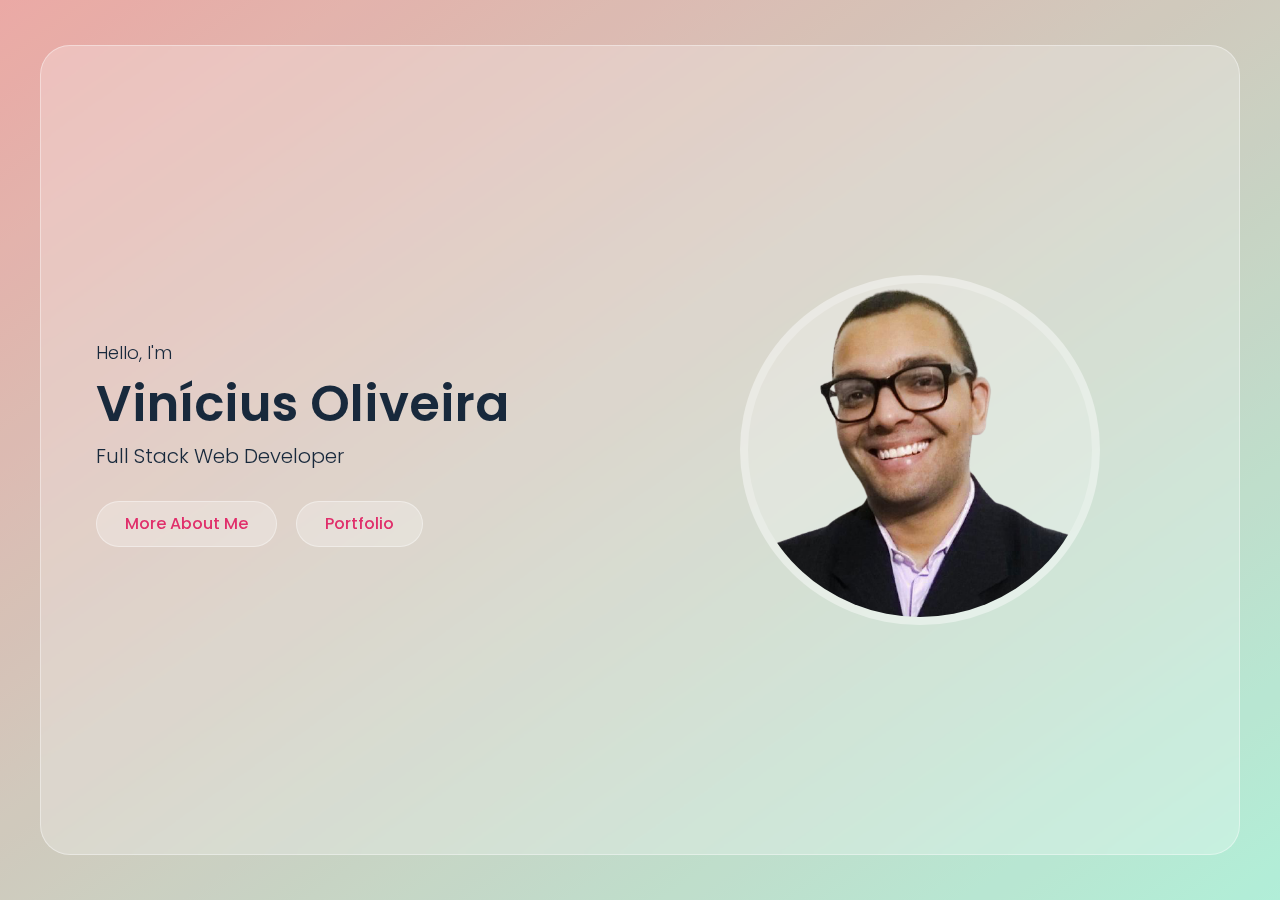
==== index.html @ d5eb7420 "Feat: Home Section" ====
<!DOCTYPE html>
<html lang="en">
<head>
  <meta charset="UTF-8">
  <meta http-equiv="X-UA-Compatible" content="IE=edge">
  <meta name="viewport" content="width=device-width, initial-scale=1.0">
  <link rel="stylesheet" href="css/style.css">
  <title>Vinnivso Glass - Portfolio Website</title>
</head>
<body>

  <!-- Main Start -->
  <div class="main">
    <!-- Home Section Start -->
    <section class="home-section align-items-center">
      <div class="container">
        <div class="row align-items-center">
          <div class="home-text">
            <p>Hello, I'm</p>
            <h1>Vinícius Oliveira</h1>
            <h2>Full Stack Web Developer</h2>
            <a href="" class="btn">More about me</a>
            <a href="" class="btn">Portfolio</a>
          </div>
          <div class="home-img">
            <div class="img-box">
              <img src="img/profile-img.png" alt="profile-img">
            </div>
          </div>
        </div>
      </div>
    </section>
    <!-- Home Section End -->
  </div>

  <!-- Main End -->


  <script src="js/script.js"></script>
</body>
</html>
---- css/style.css ----
/* ------------------
  Fonts
--------------------- */
@import url('https://fonts.googleapis.com/css2?family=Poppins:wght@400;500;600;700&display=swap');


/* ------------------
  Variables
--------------------- */
:root {
  --main-color: #e02f6b;
  --blue: #0000ff;
  --blue-dark: #18293c;
  --orange: #ffa500;
  --green-yellow: #cddc39;
  --pink-light: #efa2b4;
  --cyan-light: #aef1ee;
  --white: #ffffff;
  --white-alpha-40: rgba(255, 255, 255, 0.40);
  --white-alpha-25: rgba(255, 255, 255, 0.25);
  --backdrop-filter-blur: blur(5px);
}


/* ------------------
  Global Settings
--------------------- */
*{
  box-sizing: border-box;
  padding: 0;
  margin: 0;
  outline: none;
}
::before,
::after {
  box-sizing: border-box;
}
body {
  min-height: 100vh;
  background-image: linear-gradient(to bottom right, var(--pink-light), var(--cyan-light));
  font-size: 16px;
  font-family: 'Poppins', sans-serif;
  font-weight: 300;
  color: var(--blue-dark);
  line-height: 1.5;
  overflow-x: hidden;
  -webkit-tap-highlight-color: transparent;
  padding: 5vh 15px;
}
body::before {
  content: "";
  position: fixed;
  left: 0;
  top: 0;
  height: 100%;
  width: 100%;
  background-color: var(--green-yellow);
  z-index: -1;
  opacity: .12;
}
a {
  text-decoration: none;
}
h1, h2 {
  font-weight: 600;
}
h3,h4,h5,h6 {
  font-weight: 500;
}
img {
  max-width: 100%;
  vertical-align: middle;
}
section {
  background-color: var(--white-alpha-25);
  border: 1px solid var(--white-alpha-40);
  min-height: 90vh;
  border-radius: 30px;
  backdrop-filter: var(--backdrop-filter-blur);

}
.main {
  max-width: 1200px;
  margin: auto;
}
.container {
  padding: 0 40px;
  width: 100%
}
.row {
  display: flex;
  flex-wrap: wrap;
}
.align-items-center {
  align-items: center;
}


/* ------------------
 Custom Scrollbar
--------------------- */
::-webkit-scrollbar {
  width: 5px;
}
::-webkit-scrollbar-track {
  background-color: var(--white);
}
::-webkit-scrollbar-thumb {
  background-color: var(--main-color);
}


/* ------------------
 Buttons
--------------------- */
.btn {
  line-height: 1.5;
  background-color: var(--white-alpha-25);
  border: 1px solid var(--white-alpha-40);
  padding: 10px 28px;
  display: inline-block;
  border-radius: 30px;
  color: var(--main-color);
  font-weight: 500;
  text-transform: capitalize;
  font-family: inherit;
  font-size: 16px;
  cursor: pointer;
  user-select: none;
  position: relative;
  overflow: hidden;
  vertical-align: middle;
  transition: color 0.3s ease;
}
.btn::before {
  content: "";
  position: absolute;
  left: 0;
  top: 0;
  height: 100%;
  width: 0%;
  background-color: var(--main-color);
  z-index: -1;
  transition: width 0.3s ease;
}
.btn:hover::before {
  width: 100%;
}
.btn:hover {
  color: var(--white);
}


/* ------------------
 Home Section
--------------------- */
.home-section {
  display: flex;
  padding: 120px 0;
}
.home-text,
.home-img {
  width: 50%;
  padding: 15px;
}
.home-text p {
  font-size: 18px;
}
.home-text h1 {
  font-size: 50px;
  text-transform: capitalize;
}
.home-text h2 {
  font-size: 20px;
  text-transform: capitalize;
  font-weight: 300;
  margin: 0 0 30px;
}
.home-text .btn {
  margin: 0 15px 15px 0;
}
.home-img .img-box {
  max-width: 360px;
  background-color: var(--white-alpha-25);
  border-radius: 50%;
  border: 8px solid var(--white-alpha-25);
  margin: auto;
}
.home-img .img-box img {
  width: 100%;
  border-radius: 50%;
}
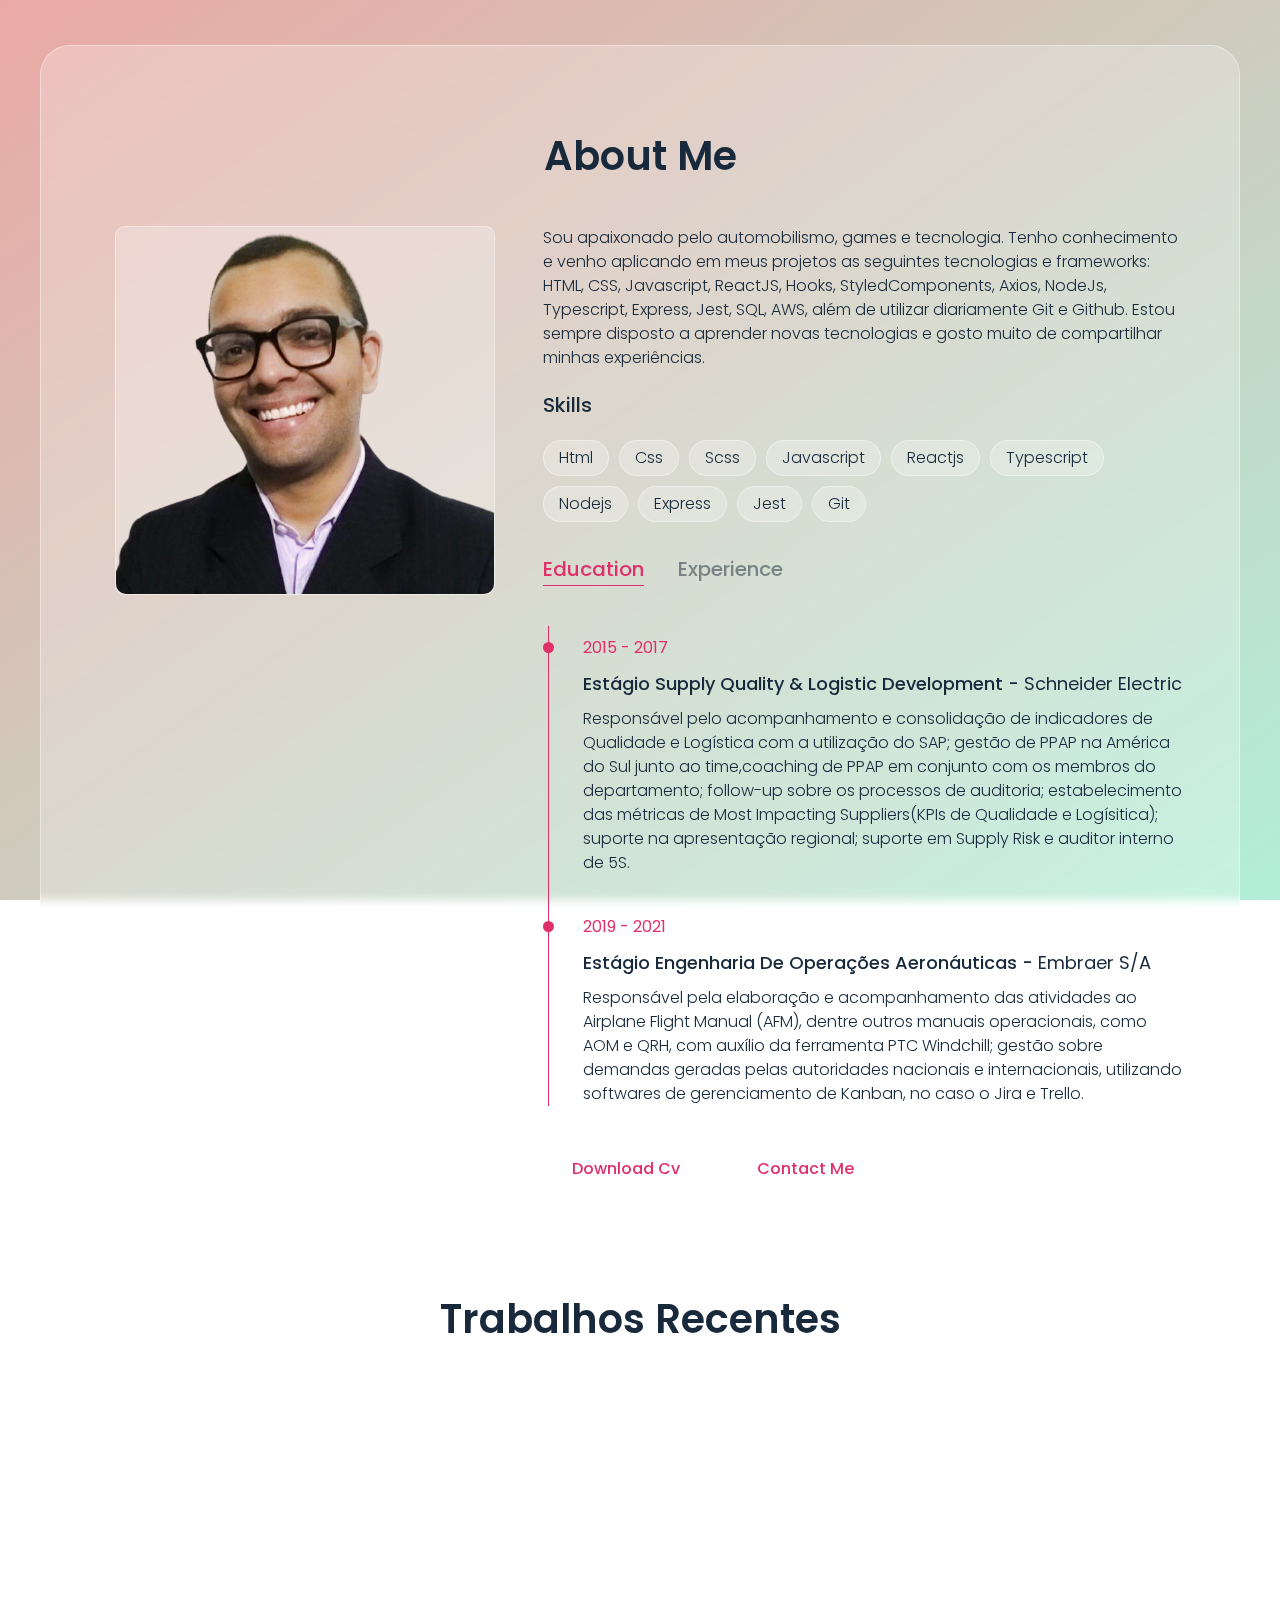
==== commit a6c760f9: "Feat: About Section" ====
--- a/index.html
+++ b/index.html
@@ -12,15 +12,15 @@
   <!-- Main Start -->
   <div class="main">
     <!-- Home Section Start -->
-    <section class="home-section align-items-center">
+    <section class="home-section align-items-center hidden">
       <div class="container">
         <div class="row align-items-center">
           <div class="home-text">
             <p>Hello, I'm</p>
             <h1>Vinícius Oliveira</h1>
             <h2>Full Stack Web Developer</h2>
-            <a href="" class="btn">More about me</a>
-            <a href="" class="btn">Portfolio</a>
+            <a href="#" class="btn">more about me</a>
+            <a href="#" class="btn">portfolio</a>
           </div>
           <div class="home-img">
             <div class="img-box">
@@ -31,8 +31,117 @@
       </div>
     </section>
     <!-- Home Section End -->
+
+
+    <!-- About Section Start -->
+    <section class="about-section sec-padding">
+      <div class="container">
+        <div class="row">
+          <div class="section-title">
+            <h2>about me</h2>
+          </div>
+        </div>
+        <div class="row">
+          <div class="about-img">
+            <div class="img-box">
+              <img src="img/about-img.png" alt="about-img">
+            </div>
+          </div>
+          <div class="about-text">
+            <p>
+              Sou apaixonado pelo automobilismo, games e tecnologia. Tenho conhecimento e venho aplicando em meus projetos as seguintes tecnologias e frameworks: HTML, CSS, Javascript, ReactJS, Hooks, StyledComponents, Axios, NodeJs, Typescript, Express, Jest, SQL, AWS, além de utilizar diariamente Git e Github.
+              Estou sempre disposto a aprender novas tecnologias e gosto muito de compartilhar minhas experiências.
+            </p>
+            <h3>skills</h3>
+            <div class="skills">
+              <div class="skill-item">html</div>
+              <div class="skill-item">css</div>
+              <div class="skill-item">scss</div>
+              <div class="skill-item">javascript</div>
+              <div class="skill-item">reactjs</div>
+              <div class="skill-item">typescript</div>
+              <div class="skill-item">nodejs</div>
+              <div class="skill-item">express</div>
+              <div class="skill-item">jest</div>
+              <div class="skill-item">git</div>
+            </div>
+
+            <div class="about-tabs">
+              <button type="button" class="tab-item active" data-target="#education">education</button>
+              <button type="button" class="tab-item" data-target="#experience">experience</button>
+            </div>
+
+            <!-- Education Start -->
+            <div class="tab-content" id="education">
+              <div class="timeline">
+                <div class="timeline-item">
+                  <span class="date">2012 - 2017</span>
+                  <h4>Bacharel de Engenharia Mecânica - <span>UMC</span></h4>
+                  <p>
+                    Formação que carrega um local especial na minhatrajetória. Durante a formação utilizamos diversas ferramentas da área, como: AutoCad, SolidWorks,Inventor, CATIA e meu preferido ANSYS. Descobri que adorava Física o que me levou para a formação posterior.
+                  </p>
+                </div>
+                <div class="timeline-item">
+                  <span class="date">2017 - 2021</span>
+                  <h4>Bacharel de Física e Engenharia Aeroespacial - <span>UFABC</span></h4>
+                  <p>
+                    Necessário para entender minha verdadeira vocação. Tive oportunidades de participar de grupos de pesquisas, como: Supernovas assimétricas e sistemas binários, utilizando muito Mathlab e SciDavis.
+                  </p>
+                </div>
+                <div class="timeline-item">
+                  <span class="date">2021 - 2021</span>
+                  <h4>Curso Web Full Stack - <span>Labenu</span></h4>
+                  <p>
+                    Possibilitando meu aprendizado com Javascript, React.js, CSS, SCSS, HTML, Jest, Node.js, Typescript, MySQL, AWS e Firebase, ferramentas essenciais no desenvolvimento Full stack. Tal maturação com as ferramentas é efetuada com a realização de inúmeros projetos.
+                  </p>
+                </div>
+              </div>
+            </div>
+            <!-- Education End -->
+
+            <!-- Experience Start -->
+            <div class="tab-content active" id="experience">
+              <div class="timeline">
+                <div class="timeline-item">
+                  <span class="date">2015 - 2017</span>
+                  <h4>Estágio Supply Quality & Logistic Development - <span>Schneider Electric</span></h4>
+                  <p>
+                    Responsável pelo acompanhamento e consolidação de indicadores de Qualidade e Logística com a utilização do SAP; gestão de PPAP na América do Sul junto ao time,coaching de PPAP em conjunto com os membros do departamento; follow-up sobre os processos de auditoria; estabelecimento das métricas de Most Impacting Suppliers(KPIs de Qualidade e Logísitica); suporte na apresentação regional; suporte em Supply Risk e auditor interno de 5S.
+                  </p>
+                </div>
+                <div class="timeline-item">
+                  <span class="date">2019 - 2021</span>
+                  <h4>Estágio Engenharia de Operações Aeronáuticas - <span>Embraer S/A</span></h4>
+                  <p>
+                    Responsável pela elaboração e acompanhamento das atividades ao Airplane Flight Manual (AFM), dentre outros manuais operacionais, como AOM e QRH, com auxílio da ferramenta PTC Windchill; gestão sobre demandas geradas pelas autoridades nacionais e internacionais, utilizando softwares de gerenciamento de Kanban, no caso o Jira e Trello.
+                  </p>
+                </div>
+              </div>
+            </div>
+            <!-- Experience End -->
+
+            <a href="" class="btn">download cv</a>
+            <a href="" class="btn">contact me</a>
+
+          </div>
+        </div>
+      </div>
+    </section>
+    <!-- About Section End -->
+
+    <!-- Portfolio Section Start -->
+    <section class="portfolio-section">
+      <div class="container">
+        <div class="row">
+          <div class="section-title">
+            <h2>trabalhos recentes</h2>
+          </div>
+        </div>
+      </div>
+    </section>
+    <!-- Portfolio Section End -->
+
   </div>
-
   <!-- Main End -->
 
 
--- a/css/style.css
+++ b/css/style.css
@@ -39,6 +39,7 @@
 body {
   min-height: 100vh;
   background-image: linear-gradient(to bottom right, var(--pink-light), var(--cyan-light));
+  background-attachment: fixed;
   font-size: 16px;
   font-family: 'Poppins', sans-serif;
   font-weight: 300;
@@ -95,6 +96,27 @@
 .align-items-center {
   align-items: center;
 }
+.hidden {
+  display: none !important;
+}
+.sec-padding {
+  padding: 80px 0;
+}
+
+
+/* ------------------
+ Section Title
+--------------------- */
+.section-title {
+  padding: 0 15px;
+  width: 100%;
+  text-align: center;
+  margin-bottom: 40px;
+}
+.section-title h2 {
+  font-size: 40px;
+  text-transform: capitalize;
+}
 
 
 /* ------------------
@@ -114,6 +136,10 @@
 /* ------------------
  Buttons
 --------------------- */
+button {
+  font-family: inherit;
+  user-select: none;
+}
 .btn {
   line-height: 1.5;
   background-color: var(--white-alpha-25);
@@ -190,4 +216,142 @@
 .home-img .img-box img {
   width: 100%;
   border-radius: 50%;
+}
+
+
+/* ------------------
+ About Section
+--------------------- */
+.about-img {
+  width: 40%;
+  padding: 0 15px;
+}
+.about-text {
+  width: 60%;
+  padding: 0 15px;
+}
+.about-img .img-box {
+  background-color: var(--white-alpha-25);
+  max-width: 380px;
+  border: 1px solid var(--white-alpha-40);
+  margin: auto;
+  border-radius: 10px;
+}
+.about-img .img-box img {
+  width: 100%;
+  border-radius: 10px;
+}
+.about-text h3 {
+  text-transform: capitalize;
+  font-size: 20px;
+  margin: 20px 0;
+}
+.about-text .skills {
+  display: flex;
+  flex-wrap: wrap;
+}
+.about-text .skill-item {
+  background-color: var(--white-alpha-25);
+  border: 1px solid var(--white-alpha-40);
+  padding: 5px 15px;
+  text-transform: capitalize;
+  margin: 0 10px 10px 0;
+  border-radius: 20px;
+}
+.about-tabs {
+  margin-top: 20px;
+}
+.about-tabs .tab-item {
+  padding: 2px 0;
+  background-color: transparent;
+  border: none;
+  text-transform: capitalize;
+  display: inline-block;
+  color: var(--blue-dark);
+  font-size: 20px;
+  cursor: pointer;
+  font-weight: 500;
+  margin: 0 30px 0 0;
+  position: relative;
+  opacity: 0.5;
+  transition: all 0.3s ease;
+}
+.about-tabs .tab-item:last-child {
+  margin: 0;
+}
+.about-tabs .tab-item::before {
+  content: "";
+  position: absolute;
+  left: 0;
+  bottom: 0;
+  width: 0%;
+  height: 1px;
+  background-color: var(--blue-dark);
+  transition: width 0.3s ease;
+}
+.about-tabs .tab-item:hover::before {
+  width: 100%;
+}
+.about-tabs .tab-item.active::before {
+  width: 100%;
+  background-color: var(--main-color);
+}
+.about-tabs .tab-item.active {
+  color: var(--main-color);
+  opacity: 1;
+  cursor: auto;
+}
+.about-text .timeline {
+  position: relative;
+}
+.about-text .timeline::before {
+  content: "";
+  position: absolute;
+  height: 100%;
+  width: 1px;
+  top: 0;
+  left: 5px;
+  background-color: var(--main-color);
+}
+.about-text .tab-content {
+  padding: 40px 0;
+  display: none;
+}
+.about-text .tab-content.active {
+  display: block;
+}
+.about-text .timeline-item {
+  margin-bottom: 30px;
+  position: relative;
+  padding: 10px 0 0 40px;
+}
+.about-text .timeline-item::before {
+  content: "";
+  position: absolute;
+  height: 11px;
+  width: 11px;
+  background-color: var(--main-color);
+  left: 0;
+  top: 16px;
+  border-radius: 50%;
+}
+.about-text .timeline-item:last-child {
+  margin-bottom: 0;
+}
+.about-text .timeline-item .date {
+  display: block;
+  color: var(--main-color);
+  font-weight: 400;
+  margin: 0 0 10px;
+}
+.about-text .timeline-item h4 {
+  font-size: 18px;
+  text-transform: capitalize;
+  margin: 0 0 10px;
+}
+.about-text .timeline-item h4 span {
+  font-weight: 400;
+}
+.about-text .btn {
+  margin: 0 15px 15px 0;
 }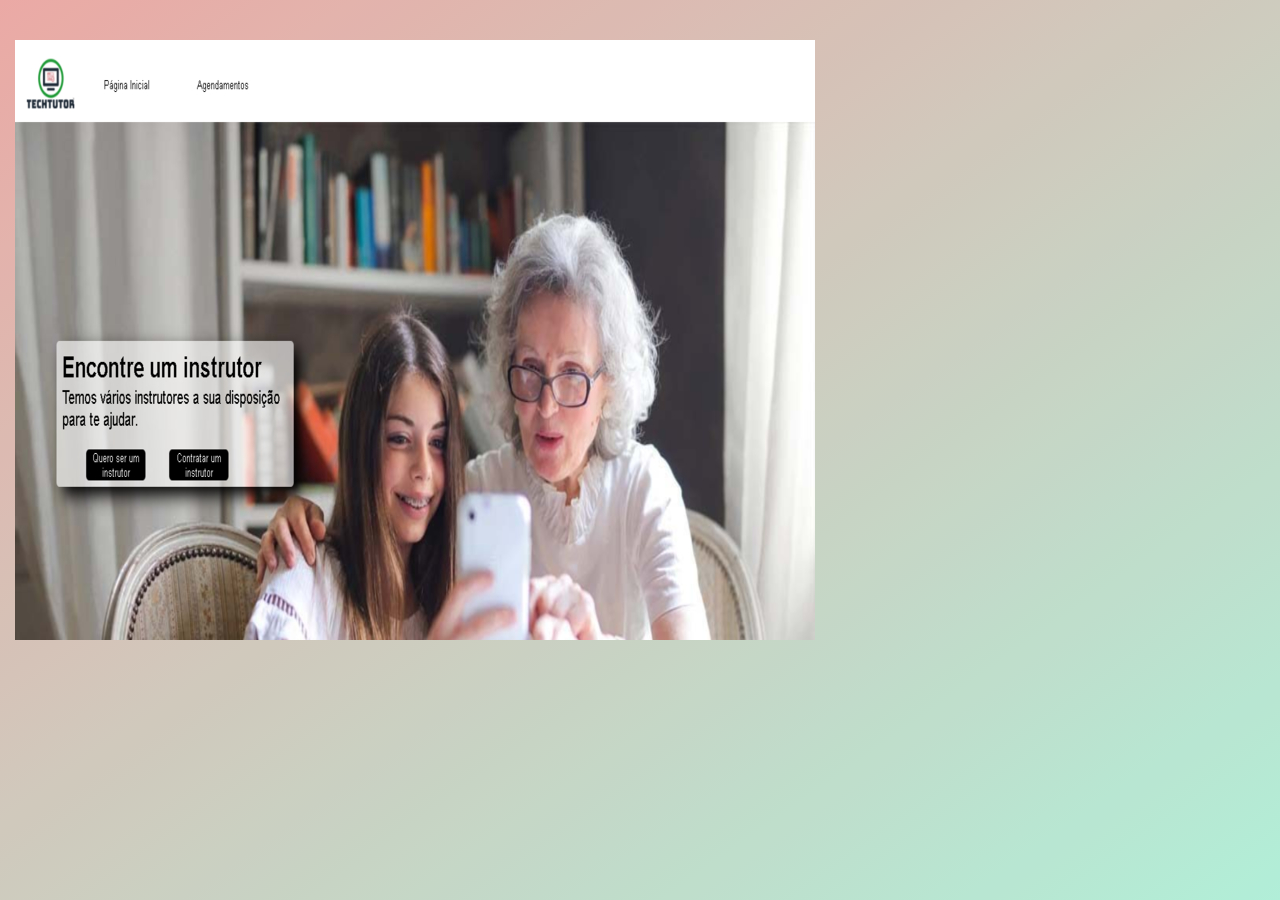
==== commit 7818d47a: "Feat: Portfolio Section 1/2" ====
--- a/index.html
+++ b/index.html
@@ -10,7 +10,7 @@
 <body>
 
   <!-- Main Start -->
-  <div class="main">
+  <div class="main hidden">
     <!-- Home Section Start -->
     <section class="home-section align-items-center hidden">
       <div class="container">
@@ -34,7 +34,7 @@
 
 
     <!-- About Section Start -->
-    <section class="about-section sec-padding">
+    <section class="about-section sec-padding hidden">
       <div class="container">
         <div class="row">
           <div class="section-title">
@@ -130,13 +130,175 @@
     <!-- About Section End -->
 
     <!-- Portfolio Section Start -->
-    <section class="portfolio-section">
+    <section class="portfolio-section sec-padding">
       <div class="container">
         <div class="row">
           <div class="section-title">
             <h2>trabalhos recentes</h2>
           </div>
         </div>
+        <div class="row">
+          <!-- Portfolio Item Start -->
+          <div class="portfolio-item">
+            <div class="portfolio-item-thumbnail">
+              <img src="img/portfolio/1.jpg" alt="portfolio-item-thumb">
+            </div>
+            <h3 class="portfolio-item-title">Rappi4 Website - Aplicação Desenvolvida no Curso Labenu</h3>
+            <button type="button" class="btn view-project-btn">ver projeto</button>
+            <div class="portfolio-item-details">
+              <div class="description">
+                <p>
+                  Projeto em grupo para fechamento do módulo de Frontend do curso de Desenvolvimento Full-stack da Labenu - turma Lovelace.
+                  LAYOUT: Rappi
+                </p>
+              </div>
+              <div class="general-info">
+                <ul>
+                  <li>Criado - <span>22 Set 2021</span></li>
+                  <li>Tecnologias utilizadas - <span>ReactJS, StyledComponents, Material-UI, Axios, React-router-dom</span></li>
+                  <li>Role - <span>Front End</span></li>
+                  <li>Veja aplicação online - <span><a href="http://rappi4-lovelace.surge.sh/login" target="_blank">http://rappi4-lovelace.surge.sh/login</a></span></li>
+                  <li>Github - <span><a href="https://github.com/future4code/lovelace-labe-food1-A" target="_blank">https://github.com/future4code/lovelace-labe-food1-A</a></span></li>
+                </ul>
+              </div>
+            </div>
+          </div>
+          <!-- Portfolio Item End -->
+
+          <!-- Portfolio Item Start -->
+          <div class="portfolio-item">
+            <div class="portfolio-item-thumbnail">
+              <img src="img/portfolio/2.jpg" alt="portfolio-item-thumb">
+            </div>
+            <h3 class="portfolio-item-title">Lovelace Pokedex</h3>
+            <button type="button" class="btn view-project-btn">ver projeto</button>
+            <div class="portfolio-item-details">
+              <div class="description">
+                <p>
+                  Home: o usuário é capaz de receber uma lista de pokemons vinda da APpossível armazenar Pokemons em sua Pokedex clicando em cada um.
+                  <br>
+                  Pokedex: o usuário pode ver os Pokemons que foram adicionados em sua Pokedex.
+                  <br>
+                  Detalhe do Pokemon: É possível ir para uma página de detalhes do Pokemoclicar no mesmo, estando tanto na Home quanto na Pokedex.
+                </p>
+              </div>
+              <div class="general-info">
+                <ul>
+                  <li>Criado - <span>30 Ago 2021</span></li>
+                  <li>Tecnologias utilizadas - <span>ReactJS, StyledComponents, Hooks, Axios, React-router-dom</span></li>
+                  <li>Role - <span>Front End</span></li>
+                  <li>Veja aplicação online - <span><a href="https://nostalgic-finger.surge.sh/" target="_blank">https://nostalgic-finger.surge.sh/</a></span></li>
+                  <li>Github - <span><a href="https://github.com/future4code/lovelace-pokedex7" target="_blank">https://github.com/future4code/lovelace-pokedex7</a></span></li>
+                </ul>
+              </div>
+            </div>
+          </div>
+          <!-- Portfolio Item End -->
+
+          <!-- Portfolio Item Start -->
+          <div class="portfolio-item">
+            <div class="portfolio-item-thumbnail">
+              <img src="img/portfolio/3.jpg" alt="portfolio-item-thumb">
+            </div>
+            <h3 class="portfolio-item-title">Techtutor</h3>
+            <button type="button" class="btn view-project-btn">ver projeto</button>
+            <div class="portfolio-item-details">
+              <div class="description">
+                <p>
+                  Aplicação web voltada para inclusão de tecnologia para pessoas que possuem pouco ou nenhum know-how de como utilizar as tecnologias de nosso cotidiano. Fazendo a ponte entre os voluntários que querem doar uma parte do seu tempo e pessoas que necessitam de ajuda.
+                </p>
+              </div>
+              <div class="general-info">
+                <ul>
+                  <li>Criado - <span>08 Ago 2021</span></li>
+                  <li>Tecnologias utilizadas - <span>ReactJS, StyledComponents, Classes, Material-UI, Axios, React-router-dom</span></li>
+                  <li>Role - <span>Front End</span></li>
+                  <li>Veja aplicação online - <span><a href="https://techtutor-app.surge.sh/" target="_blank">https://techtutor-app.surge.sh/</a></span></li>
+                  <li>Github - <span><a href="https://github.com/future4code/lovelace-labe-ninja3" target="_blank">https://github.com/future4code/lovelace-labe-ninja3</a></span></li>
+                </ul>
+              </div>
+            </div>
+          </div>
+          <!-- Portfolio Item End -->
+
+          <!-- Portfolio Item Start -->
+          <div class="portfolio-item">
+            <div class="portfolio-item-thumbnail">
+              <img src="img/portfolio/4.jpg" alt="portfolio-item-thumb">
+            </div>
+            <h3 class="portfolio-item-title">Cookenu</h3>
+            <button type="button" class="btn view-project-btn">ver projeto</button>
+            <div class="portfolio-item-details">
+              <div class="description">
+                <p>
+                  Repositório criado para treinar e praticar alguns fundamentos de React apresentados durante o curso da LABENU!
+                </p>
+              </div>
+              <div class="general-info">
+                <ul>
+                  <li>Criado - <span>01 Set 2021</span></li>
+                  <li>Tecnologias utilizadas - <span>ReactJS, StyledComponents, Material-UI, Axios, React-router-dom</span></li>
+                  <li>Role - <span>Front End</span></li>
+                  <li>Veja aplicação online - <span><a href="https://cookenu-reactjs.surge.sh" target="_blank">https://cookenu-reactjs.surge.sh</a></span></li>
+                  <li>Github - <span><a href="https://github.com/vinnivso/reactjs-cookenu" target="_blank">https://github.com/vinnivso/reactjs-cookenu</a></span></li>
+                </ul>
+              </div>
+            </div>
+          </div>
+          <!-- Portfolio Item End -->
+
+          <!-- Portfolio Item Start -->
+          <div class="portfolio-item">
+            <div class="portfolio-item-thumbnail">
+              <img src="img/portfolio/5.jpg" alt="portfolio-item-thumb">
+            </div>
+            <h3 class="portfolio-item-title">API - Estante Virtual</h3>
+            <button type="button" class="btn view-project-btn">ver projeto</button>
+            <div class="portfolio-item-details">
+              <div class="description">
+                <p>
+                  Aplicação criada para simular cadastro de competidores e competições olímpicas, sendo possível registrar competidores somente para competições que não foram finalizadas, além de demonstrar o ranking dos competidos por competição.
+                </p>
+              </div>
+              <div class="general-info">
+                <ul>
+                  <li>Criado - <span>06 Dez 2021</span></li>
+                  <li>Tecnologias utilizadas - <span>NodeJS, Typescript, Express, SQL, Nodemon, UUID</span></li>
+                  <li>Role - <span>Back End</span></li>
+                  <li>Veja documentação da aplicação - <span><a href="https://documenter.getpostman.com/view/16818323/UVR7LoJ9" target="_blank">https://documenter.getpostman.com/view/16818323/UVR7LoJ9</a></span></li>
+                  <li>Github - <span><a href="https://github.com/vinnivso/api-estantevirtual" target="_blank">https://github.com/vinnivso/api-estantevirtual</a></span></li>
+                </ul>
+              </div>
+            </div>
+          </div>
+          <!-- Portfolio Item End -->
+
+          <!-- Portfolio Item Start -->
+          <div class="portfolio-item">
+            <div class="portfolio-item-thumbnail">
+              <img src="img/portfolio/6.jpg" alt="portfolio-item-thumb">
+            </div>
+            <h3 class="portfolio-item-title">API - RedFox Tech</h3>
+            <button type="button" class="btn view-project-btn">ver projeto</button>
+            <div class="portfolio-item-details">
+              <div class="description">
+                <p>
+                Aplicação desenvolvida para importar dados do Pokemon Go e criar uma API usando NodeJS para que possamos consumir estes dados de maneira prática, rápida e automatizada.
+                </p>
+              </div>
+              <div class="general-info">
+                <ul>
+                  <li>Criado - <span>03 Dez 2021</span></li>
+                  <li>Tecnologias utilizadas - <span>NodeJS, Typescript, Express, SQL, Nodemon</span></li>
+                  <li>Role - <span>Back End</span></li>
+                  <li>Veja documentação da aplicação - <span><a href="https://documenter.getpostman.com/view/16818323/UVJigE3b" target="_blank">https://documenter.getpostman.com/view/16818323/UVJigE3b</a></span></li>
+                  <li>Github - <span><a href="https://github.com/vinnivso/api-redfoxtech" target="_blank">https://github.com/vinnivso/api-redfoxtech</a></span></li>
+                </ul>
+              </div>
+            </div>
+          </div>
+          <!-- Portfolio Item End -->
+        </div>
       </div>
     </section>
     <!-- Portfolio Section End -->
@@ -144,6 +306,21 @@
   </div>
   <!-- Main End -->
 
+  <!-- Portfolio Item Details Popup Start -->
+  <div class="portfolio-popup">
+    <div class="pp-inner">
+      <div class="pp-content">
+        <div class="pp-header">
+          <div class="pp-thumbnail">
+            <img src="img/portfolio/3.jpg" alt="pp-thumbnail">
+          </div>
+        </div>
+      </div>
+    </div>
+  </div>
+  <!-- Portfolio Item Details Popup End -->
+
+
 
   <script src="js/script.js"></script>
 </body>
--- a/css/style.css
+++ b/css/style.css
@@ -354,4 +354,50 @@
 }
 .about-text .btn {
   margin: 0 15px 15px 0;
+}
+
+/* ------------------
+ Portfolio Section
+--------------------- */
+.portfolio-section {
+  padding-bottom: 50px;
+}
+.portfolio-item {
+  width: calc((100% / 3) - 30px);
+  margin: 0 15px 30px;
+}
+.portfolio-item-thumbnail {
+  padding: 10px;
+  background-color: var(--white-alpha-25);
+  border: 1px solid var(--white-alpha-40);
+  border-radius: 10px;
+}
+.portfolio-item-thumbnail img {
+  width: 100%;
+  border-radius: 10px;
+}
+.portfolio-item h3 {
+  font-size: 20px;
+  text-transform: capitalize;
+  margin: 20px 0;
+}
+.portfolio-item-details {
+  display: none;
+}
+
+
+/* ------------------
+ Portfolio Popup
+--------------------- */
+.portfolio-popup {
+  position: fixed;
+  left: 0;
+  top: 0;
+  height: 100%;
+  width: 100%;
+  z-index: 200;
+}
+.pp-inner {
+  min-height: 100vh;
+  padding: 40px 15px;
 }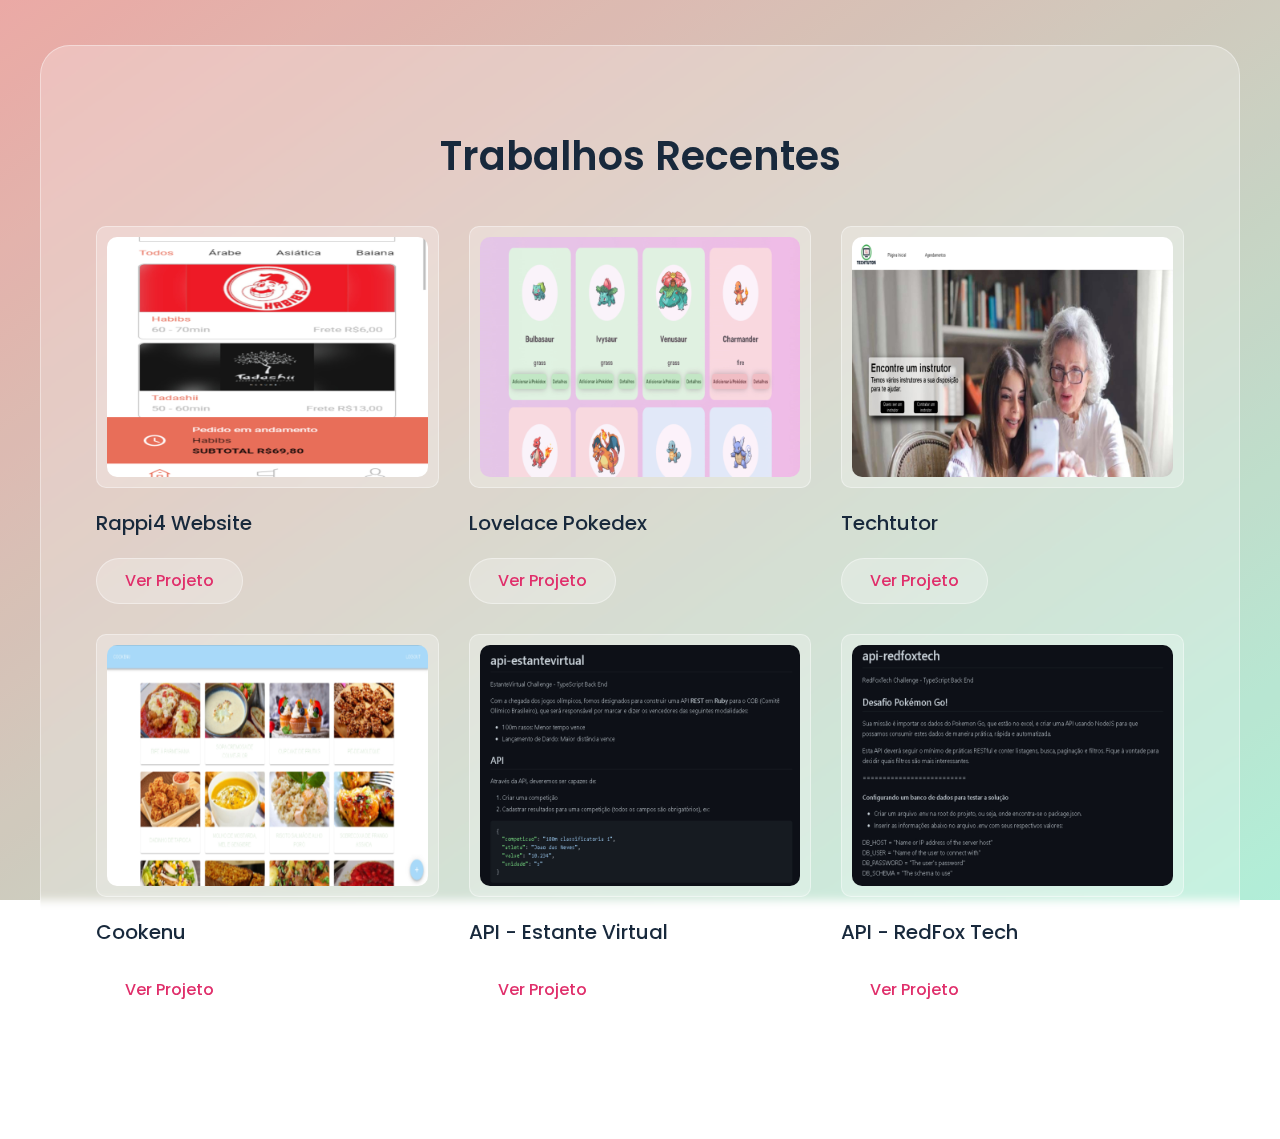
==== commit bdea1bb4: "Feat: Portfolio Section 2/2" ====
--- a/index.html
+++ b/index.html
@@ -4,13 +4,14 @@
   <meta charset="UTF-8">
   <meta http-equiv="X-UA-Compatible" content="IE=edge">
   <meta name="viewport" content="width=device-width, initial-scale=1.0">
+  <link rel="stylesheet" href="css/font-awesome.css">
   <link rel="stylesheet" href="css/style.css">
   <title>Vinnivso Glass - Portfolio Website</title>
 </head>
 <body>
 
   <!-- Main Start -->
-  <div class="main hidden">
+  <div class="main">
     <!-- Home Section Start -->
     <section class="home-section align-items-center hidden">
       <div class="container">
@@ -143,7 +144,7 @@
             <div class="portfolio-item-thumbnail">
               <img src="img/portfolio/1.jpg" alt="portfolio-item-thumb">
             </div>
-            <h3 class="portfolio-item-title">Rappi4 Website - Aplicação Desenvolvida no Curso Labenu</h3>
+            <h3 class="portfolio-item-title">Rappi4 Website</h3>
             <button type="button" class="btn view-project-btn">ver projeto</button>
             <div class="portfolio-item-details">
               <div class="description">
@@ -311,9 +312,13 @@
     <div class="pp-inner">
       <div class="pp-content">
         <div class="pp-header">
+          <button type="button" class="btn pp-close"><i class="fas fa-times"></i></button>
           <div class="pp-thumbnail">
             <img src="img/portfolio/3.jpg" alt="pp-thumbnail">
           </div>
+          <h3></h3>
+        </div>
+        <div class="pp-body">
         </div>
       </div>
     </div>
--- a/css/style.css
+++ b/css/style.css
@@ -49,6 +49,9 @@
   -webkit-tap-highlight-color: transparent;
   padding: 5vh 15px;
 }
+body.hide-scrolling {
+  overflow-y: hidden;
+}
 body::before {
   content: "";
   position: fixed;
@@ -73,6 +76,9 @@
   max-width: 100%;
   vertical-align: middle;
 }
+ul {
+  list-style: none;
+}
 section {
   background-color: var(--white-alpha-25);
   border: 1px solid var(--white-alpha-40);
@@ -84,6 +90,10 @@
 .main {
   max-width: 1200px;
   margin: auto;
+  transition: all 0.5s ease-in-out;
+}
+.main.fade-out {
+  opacity: 0
 }
 .container {
   padding: 0 40px;
@@ -396,8 +406,69 @@
   height: 100%;
   width: 100%;
   z-index: 200;
+  visibility: hidden;
+}
+.portfolio-popup.open {
+  visibility: visible;
+  overflow-y: auto;
 }
 .pp-inner {
   min-height: 100vh;
   padding: 40px 15px;
+  display: flex;
+  align-items: center;
+  justify-content: center;
+}
+.pp-content {
+  background-color: var(--white-alpha-25);
+  padding: 30px;
+  border-radius: 30px;
+  max-width: 900px;
+  width: 100%;
+  border: 1px solid var(--white-alpha-40);
+  backdrop-filter: var(--backdrop-filter-blur);
+  opacity: 0;
+  transform: scale(0.9);
+}
+.portfolio-popup.open .pp-content {
+  opacity: 1;
+  transform: scale(1);
+  transition: all 0.5s ease;
+}
+.pp-header {
+  position: relative;
+}
+.pp-header .btn {
+  height: 40px;
+  width: 40px;
+  padding: 0;
+  display: flex;
+  align-items: center;
+  justify-content: center;
+  position: absolute;
+  right: -40px;
+  top: -40px;
+}
+.pp-thumbnail img {
+  border-radius: 10px;
+}
+.pp-header h3 {
+  font-size: 25px;
+  text-transform: capitalize;
+  margin: 20px 0 15px;
+}
+.pp-body .description {
+  margin-bottom: 20px;
+}
+.pp-body .general-info li {
+  margin-bottom: 10px;
+  font-weight: 500;
+  text-transform: capitalize;
+}
+.pp-body .general-info li span {
+  font-weight: 300;
+}
+.pp-body .general-info li a {
+  text-transform: lowercase;
+  color: var(--main-color);
 }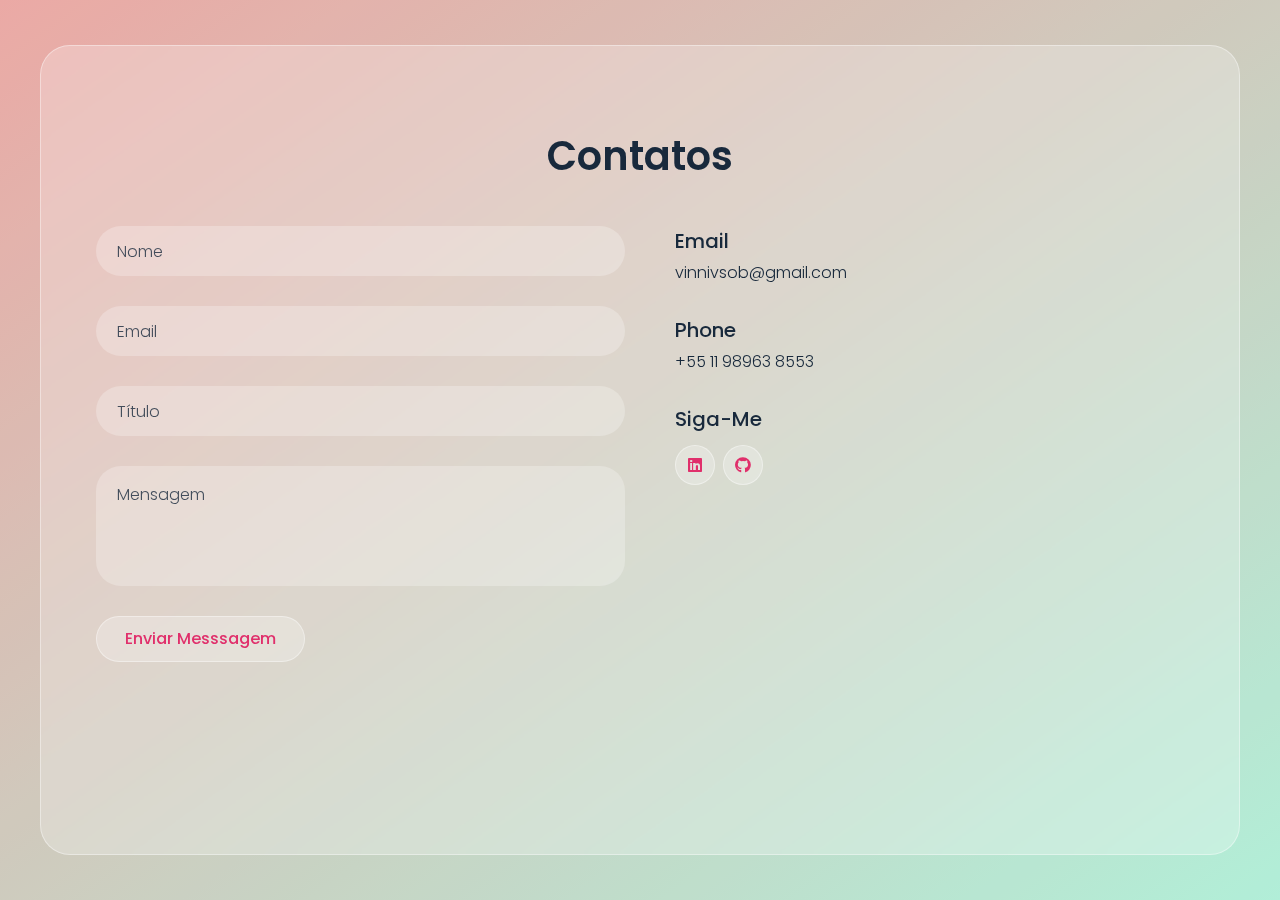
==== commit 7012d43b: "Feat: Contact Section" ====
--- a/index.html
+++ b/index.html
@@ -131,7 +131,7 @@
     <!-- About Section End -->
 
     <!-- Portfolio Section Start -->
-    <section class="portfolio-section sec-padding">
+    <section class="portfolio-section sec-padding hidden">
       <div class="container">
         <div class="row">
           <div class="section-title">
@@ -303,6 +303,60 @@
       </div>
     </section>
     <!-- Portfolio Section End -->
+
+
+    <!-- Contact Section Start -->
+    <section class="contact-section sec-padding">
+      <div class="container">
+        <div class="row">
+          <div class="section-title">
+            <h2>Contatos</h2>
+          </div>
+        </div>
+        <div class="row">
+          <div class="contact-form">
+            <form>
+              <div class="row">
+                <div class="input-group">
+                  <input type="text" placeholder="Nome" class="input-control" required>
+                </div>
+                <div class="input-group">
+                  <input type="text" placeholder="Email" class="input-control" required>
+                </div>
+                <div class="input-group">
+                  <input type="text" placeholder="Título" class="input-control" required>
+                </div>
+                <div class="input-group">
+                  <textarea placeholder="Mensagem" class="input-control" required></textarea>
+                </div>
+                <div class="submit-btn">
+                  <button type="submit" class="btn">Enviar messsagem</button>
+                </div>
+              </div>
+            </form>
+          </div>
+          <div class="contact-info">
+            <div class="contact-info-item">
+              <h3>Email</h3>
+              <p>vinnivsob@gmail.com</p>
+            </div>
+            <div class="contact-info-item">
+              <h3>Phone</h3>
+              <p>+55 11 98963 8553</p>
+            </div>
+            <div class="contact-info-item">
+              <h3>Siga-me</h3>
+              <div class="social-links">
+                <a href="#" target="_blank"><i class="fab fa-linkedin"></i></a>
+                <a href="#" target="_blank"><i class="fab fa-github"></i></a>
+              </div>
+            </div>
+          </div>
+        </div>
+      </div>
+    </section>
+    <!-- Contact Section End -->
+
 
   </div>
   <!-- Main End -->
--- a/css/style.css
+++ b/css/style.css
@@ -471,4 +471,72 @@
 .pp-body .general-info li a {
   text-transform: lowercase;
   color: var(--main-color);
+}
+
+
+/* ------------------
+ Contact Section
+--------------------- */
+.contact-form,
+.contact-info {
+  width: 50%;
+  padding: 0 15px;
+}
+.contact-form .input-group {
+  width: 100%;
+  margin-bottom: 30px;
+}
+.contact-form .input-control::placeholder {
+  color: var(--blue-dark);
+  opacity: 0.8;
+  font-weight: 300;
+}
+.contact-form .input-control {
+  display: block;
+  width: 100%;
+  height: 50px;
+  border-radius: 25px;
+  border: none;
+  font-family: inherit;
+  font-weight: 400;
+  font-size: 16px;
+  background-color: var(--white-alpha-25);
+  padding: 0 20px;
+  color: var(--blue-dark);
+  border: 1px solid transparent;
+  transition: border-color 0.3s ease;
+}
+.contact-form .input-control:focus {
+  border-color: var(--white-alpha-40);
+}
+.contact-form textarea.input-control {
+  height: 120px;
+  resize: none;
+  padding-top: 15px;
+}
+.contact-info-item {
+  margin: 0 0 30px;
+  padding: 0 0 0 20px;
+}
+.contact-info-item h3 {
+  font-size: 20px;
+  text-transform: capitalize;
+  margin: 0 0 5px;
+}
+.contact-info-item .social-links a {
+  display: inline-flex;
+  align-items: center;
+  justify-content: center;
+  height: 40px;
+  width: 40px;
+  background-color: var(--white-alpha-25);
+  border: 1px solid var(--white-alpha-40);
+  color: var(--main-color);
+  border-radius: 50%;
+  margin: 6px 4px 0 0;
+  transition: all 0.3s ease;
+}
+.contact-info-item .social-links a:hover {
+  color: var(--white);
+  background-color: var(--main-color);
 }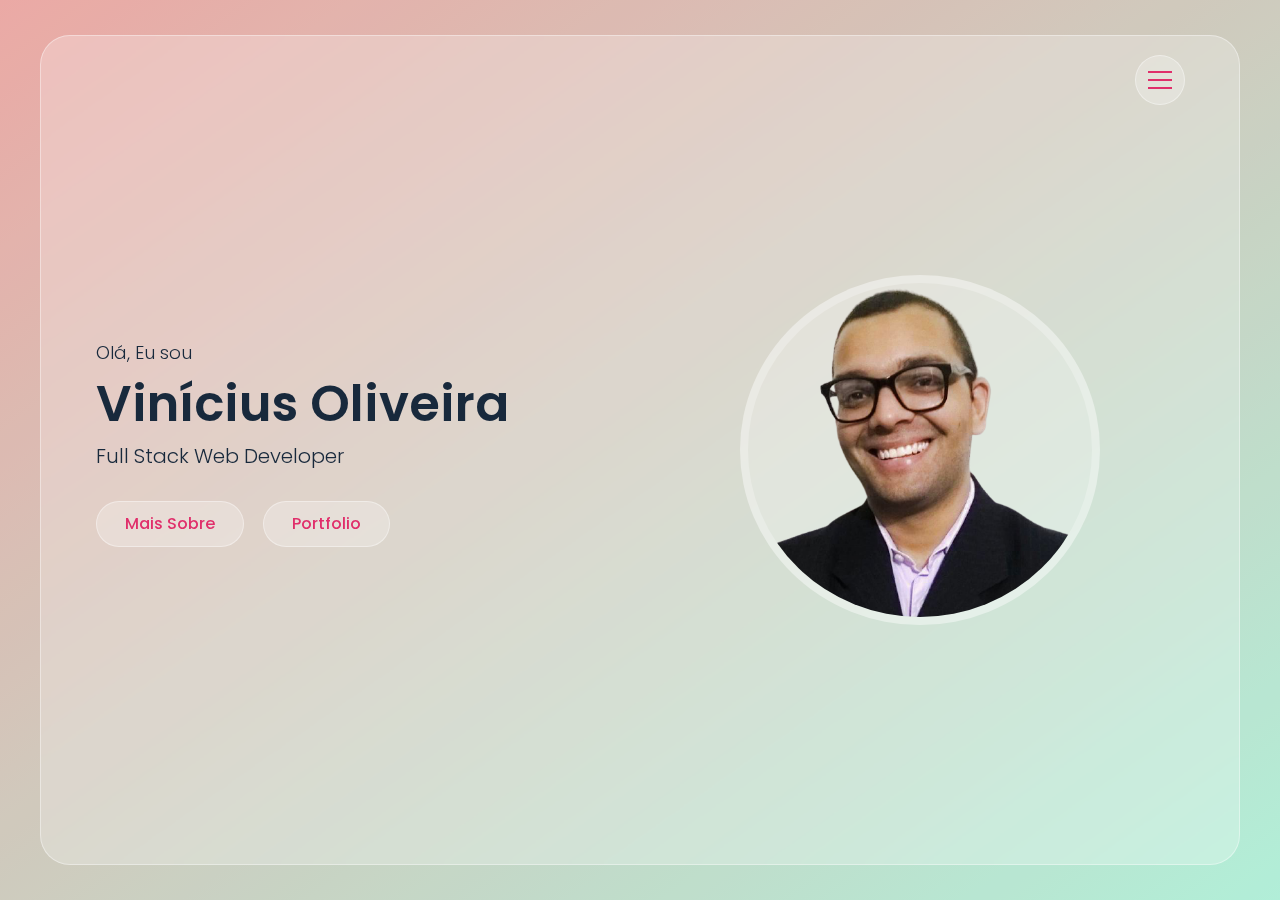
==== commit 066da90a: "Feat: Header Section - Navbar & Links to Sections" ====
--- a/index.html
+++ b/index.html
@@ -10,18 +10,51 @@
 </head>
 <body>
 
+
+  <!-- Overlay Start -->
+  <div class="overlay">
+    
+  </div>
+  <!-- Overlay End -->
+
+
   <!-- Main Start -->
   <div class="main">
+
+
+    <!-- Header Start -->
+    <header class="header">
+      <div class="container">
+        <div class="row flex-end">
+          <button type="button" class="nav-toggler">
+            <span></span>
+          </button>
+          <nav class="nav">
+            <div class="nav-inner">
+              <ul>
+                <li><a href="#home" class="nav-item link-item">home</a></li>
+                <li><a href="#about" class="nav-item link-item">sobre</a></li>
+                <li><a href="#portfolio" class="nav-item link-item">portfolio</a></li>
+                <li><a href="#contact" class="nav-item link-item">contato</a></li>
+              </ul>
+            </div>
+          </nav>
+        </div>
+      </div>
+    </header>
+    <!-- Header End -->
+
+
     <!-- Home Section Start -->
-    <section class="home-section align-items-center hidden">
+    <section class="home-section align-items-center active" id="home">
       <div class="container">
         <div class="row align-items-center">
           <div class="home-text">
-            <p>Hello, I'm</p>
+            <p>Olá, Eu sou</p>
             <h1>Vinícius Oliveira</h1>
             <h2>Full Stack Web Developer</h2>
-            <a href="#" class="btn">more about me</a>
-            <a href="#" class="btn">portfolio</a>
+            <a href="#about" class="btn link-item">Mais sobre</a>
+            <a href="#portfolio" class="btn link-item">portfolio</a>
           </div>
           <div class="home-img">
             <div class="img-box">
@@ -35,11 +68,11 @@
 
 
     <!-- About Section Start -->
-    <section class="about-section sec-padding hidden">
+    <section class="about-section sec-padding" id="about">
       <div class="container">
         <div class="row">
           <div class="section-title">
-            <h2>about me</h2>
+            <h2>Sobre</h2>
           </div>
         </div>
         <div class="row">
@@ -121,8 +154,8 @@
             </div>
             <!-- Experience End -->
 
-            <a href="" class="btn">download cv</a>
-            <a href="" class="btn">contact me</a>
+            <a href="ViniciusOliveira.Resume.pdf" target="_blank" class="btn">download cv</a>
+            <a href="#contact" class="btn link-item">contato</a>
 
           </div>
         </div>
@@ -131,7 +164,7 @@
     <!-- About Section End -->
 
     <!-- Portfolio Section Start -->
-    <section class="portfolio-section sec-padding hidden">
+    <section class="portfolio-section sec-padding" id="portfolio">
       <div class="container">
         <div class="row">
           <div class="section-title">
@@ -306,7 +339,7 @@
 
 
     <!-- Contact Section Start -->
-    <section class="contact-section sec-padding">
+    <section class="contact-section sec-padding" id="contact">
       <div class="container">
         <div class="row">
           <div class="section-title">
--- a/css/style.css
+++ b/css/style.css
@@ -47,7 +47,7 @@
   line-height: 1.5;
   overflow-x: hidden;
   -webkit-tap-highlight-color: transparent;
-  padding: 5vh 15px;
+  padding: 35px 15px;
 }
 body.hide-scrolling {
   overflow-y: hidden;
@@ -82,15 +82,23 @@
 section {
   background-color: var(--white-alpha-25);
   border: 1px solid var(--white-alpha-40);
-  min-height: 90vh;
+  min-height: calc(100vh - 70px);
   border-radius: 30px;
   backdrop-filter: var(--backdrop-filter-blur);
-
+  display: none;
+}
+section.active {
+  display: block;
+  animation: fadeIn 0.5s ease-in-out forwards;
+}
+section.fade-out {
+  animation: fadeOut 0.5s ease-in-out forwards;
 }
 .main {
   max-width: 1200px;
   margin: auto;
   transition: all 0.5s ease-in-out;
+  position: relative;
 }
 .main.fade-out {
   opacity: 0
@@ -111,6 +119,9 @@
 }
 .sec-padding {
   padding: 80px 0;
+}
+.flex-end {
+  justify-content: flex-end;
 }
 
 
@@ -189,11 +200,192 @@
 
 
 /* ------------------
+ Animation Keyframes
+--------------------- */
+@keyframes fadeOut {
+  0% {
+    opacity: 1;
+  }
+  100% {
+    opacity: 0;
+  }
+}
+@keyframes fadeIn {
+  0% {
+    opacity: 0;
+  }
+  100% {
+    opacity: 1;
+  }
+}
+
+
+/* ------------------
+ Overlay
+--------------------- */
+.overlay {
+  position: fixed;
+  left: 0;
+  top: 0;
+  height: 100%;
+  width: 100%;
+  background-color: transparent;
+  z-index: 200;
+  visibility: hidden;
+}
+.overlay.active {
+  visibility: visible;
+}
+
+
+/* ------------------
+ Header
+--------------------- */
+.header {
+  position: absolute;
+  left: 0;
+  top: 0;
+  width: 100%;
+  z-index: 1;
+  padding: 20px 0 0;
+}
+.header.active {
+  position: fixed;
+  top: 35px;
+  padding: 20px 15px;
+}
+.header.active .container {
+  max-width: 1200px;
+  margin: auto;
+}
+.header .nav-toggler {
+  width: 50px;
+  height: 50px;
+  border: none;
+  cursor: pointer;
+  border-radius: 50%;
+  background-color: var(--white-alpha-25);
+  border: 1px solid var(--white-alpha-40);
+  display: flex;
+  align-items: center;
+  justify-content: center;
+  margin: 0 15px;
+  z-index: 1;
+  transition: opacity 0.5s ease-in-out;
+}
+.header .nav-toggler.hide {
+  opacity: 0;
+  transition: none;
+}
+.header .nav-toggler span {
+  height: 2px;
+  width: 24px;
+  background-color: var(--main-color);
+  position: relative;
+  transition: background-color 0.3s ease;
+}
+.header.active .nav-toggler span {
+  background-color: transparent;
+}
+.header .nav-toggler span::before,
+.header .nav-toggler span::after {
+  content: "";
+  position: absolute;
+  top: 0;
+  width: 100%;
+  height: 100%;
+  background-color: var(--main-color);
+  transition: all 0.3s ease;
+}
+.header .nav-toggler span::before {
+  left: 0;
+  transform: translateY(-8px);
+}
+.header.active .nav-toggler span::before {
+  transform: rotate(45deg);
+}
+.header .nav-toggler span::after {
+  right: 0;
+  transform: translateY(8px);
+}
+.header.active .nav-toggler span::after {
+  transform: rotate(-45deg)
+}
+.header:not(.active) .nav-toggler:hover span::before,
+.header:not(.active) .nav-toggler:hover span::after {
+  width: 50%;
+}
+.header .nav {
+  position: fixed;
+  left: 0;
+  top: 0;
+  height: 100%;
+  width: 100%;
+  padding: 35px 15px;
+  overflow-y: auto;
+  visibility: hidden;
+}
+.header.active .nav {
+  visibility: visible;
+}
+.header .nav-inner {
+  min-height: calc(100vh - 70px);
+  max-width: 1200px;
+  margin: auto;
+  background-color: var(--white-alpha-25);
+  border: 1px solid var(--white-alpha-40);
+  backdrop-filter: var(--backdrop-filter-blur);
+  padding: 50px 0;
+  border-radius: 30px;
+  display: flex;
+  align-items: center;
+  justify-content: center;
+  opacity: 0;
+  transition: all 0.5s ease;
+}
+.header.active .nav-inner {
+  opacity: 1;
+}
+.header .nav-inner ul li {
+  text-align: center;
+}
+.header .nav-inner ul li a {
+  font-size: 40px;
+  text-transform: capitalize;
+  color: var(--blue-dark);
+  display: block;
+  font-weight: 500;
+  padding: 8px 15px;
+  transition: color 0.3s ease;
+  position: relative;
+}
+.header .nav-inner ul li a::before {
+  content: "";
+  position: absolute;
+  right: 0;
+  bottom: 0;
+  height: 50%;
+  width: 0%;
+  background-color: var(--white-alpha-25);
+  z-index: -1;
+  transition: width 0.5s ease;
+}
+.header .nav-inner ul li a:hover::before {
+  width: 100%;
+}
+.header .nav-inner ul li a:hover {
+  color: var(--main-color);
+}
+
+
+/* ------------------
  Home Section
 --------------------- */
 .home-section {
+  padding: 120px 0;
+}
+.home-section.active {
   display: flex;
-  padding: 120px 0;
 }
 .home-text,
 .home-img {
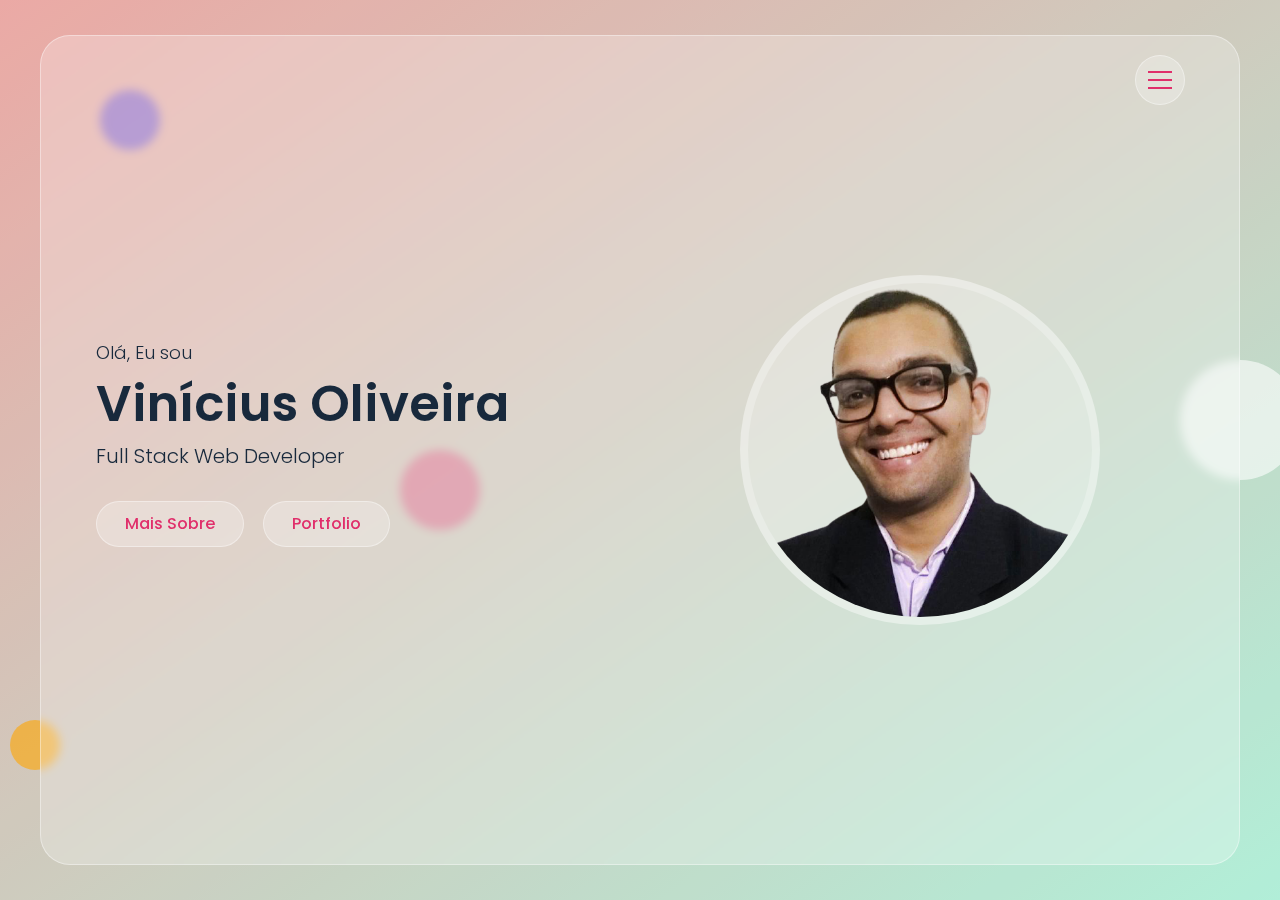
==== commit 46d4bddf: "Feat: Background Circles" ====
--- a/index.html
+++ b/index.html
@@ -10,10 +10,19 @@
 </head>
 <body>
 
+  <!-- Background Circles Start -->
+  <div class="bg-circles">
+    <div class="circle-1"></div>
+    <div class="circle-2"></div>
+    <div class="circle-3"></div>
+    <div class="circle-4"></div>
+  </div>
+  <!-- Background Circles End -->
+
 
   <!-- Overlay Start -->
   <div class="overlay">
-    
+
   </div>
   <!-- Overlay End -->
 
--- a/css/style.css
+++ b/css/style.css
@@ -218,6 +218,76 @@
     opacity: 1;
   }
 }
+@keyframes zoomInOut {
+  0%,100% {
+    transform: scale(0.5);
+  }
+  50% {
+    transform: scale(1);
+  }
+}
+@keyframes bounceTop {
+  0%,100% {
+    transform: translateY(-50px);
+  }
+  50% {
+    transform: translateY(0px);
+  }
+}
+
+
+/* ------------------
+ Background Circles
+--------------------- */
+.bg-circles {
+  position: fixed;
+  top: 0;
+  height: 100%;
+  max-width: 1200px;
+  width: calc(100% - 30px);
+  left: 50%;
+  transform: translateX(-50%);
+}
+.bg-circles div {
+  position: absolute;
+  border-radius: 50%;
+}
+.bg-circles .circle-1 {
+  height: 60px;
+  width: 60px;
+  background-color: var(--blue);
+  left: 5%;
+  top: 10%;
+  opacity: 0.3;
+  animation: zoomInOut 8s linear infinite;
+}
+.bg-circles .circle-2 {
+  height: 80px;
+  width: 80px;
+  background-color: var(--main-color);
+  left: 30%;
+  top: 50%;
+  opacity: 0.4;
+  animation: bounceTop 5s ease-in-out infinite;
+}
+.bg-circles .circle-3 {
+  height: 120px;
+  width: 120px;
+  background-color: var(--white);
+  top: 40%;
+  right: -60px;
+  opacity: 0.6;
+  animation: zoomInOut 8s linear infinite;
+}
+.bg-circles .circle-4 {
+  height: 50px;
+  width: 50px;
+  background-color: var(--orange);
+  top: 80%;
+  left: -30px;
+  opacity: 0.6;
+  animation: bounceTop 5s ease-in-out infinite;
+}
 
 
 /* ------------------
